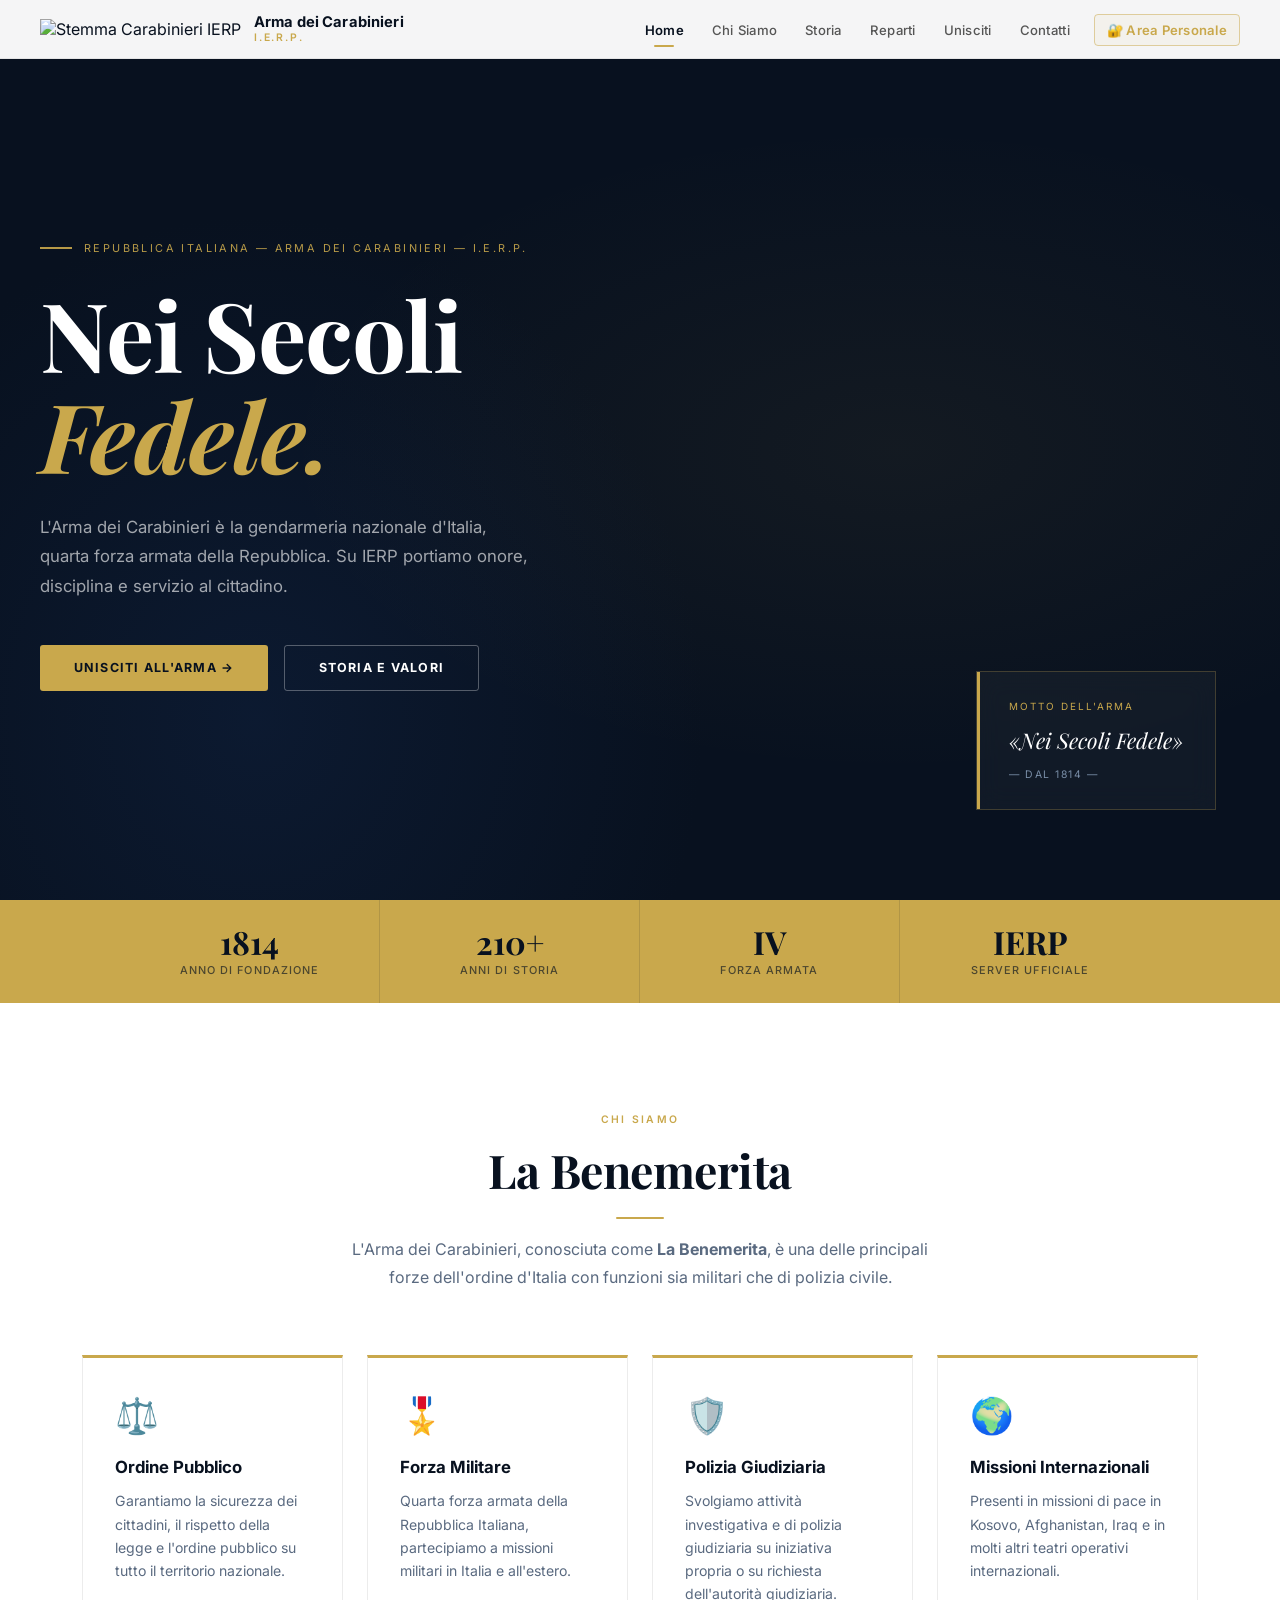
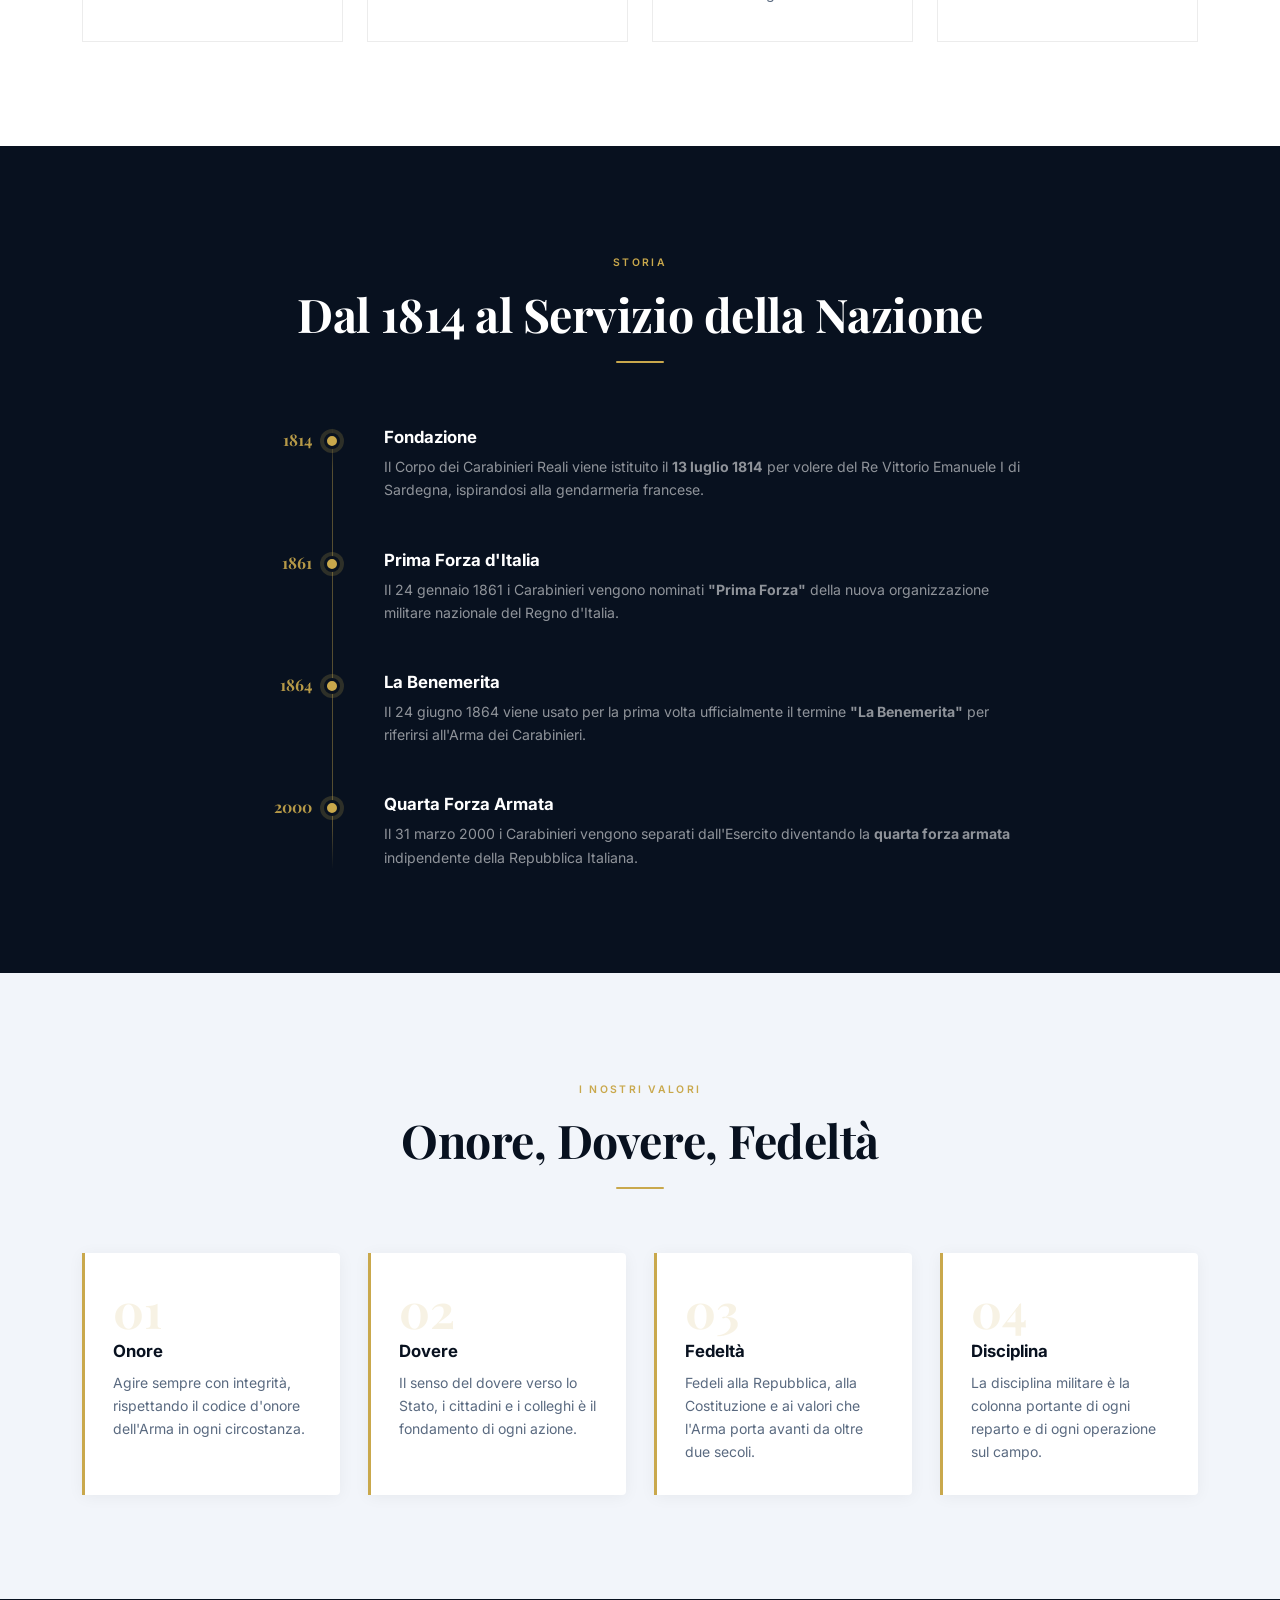
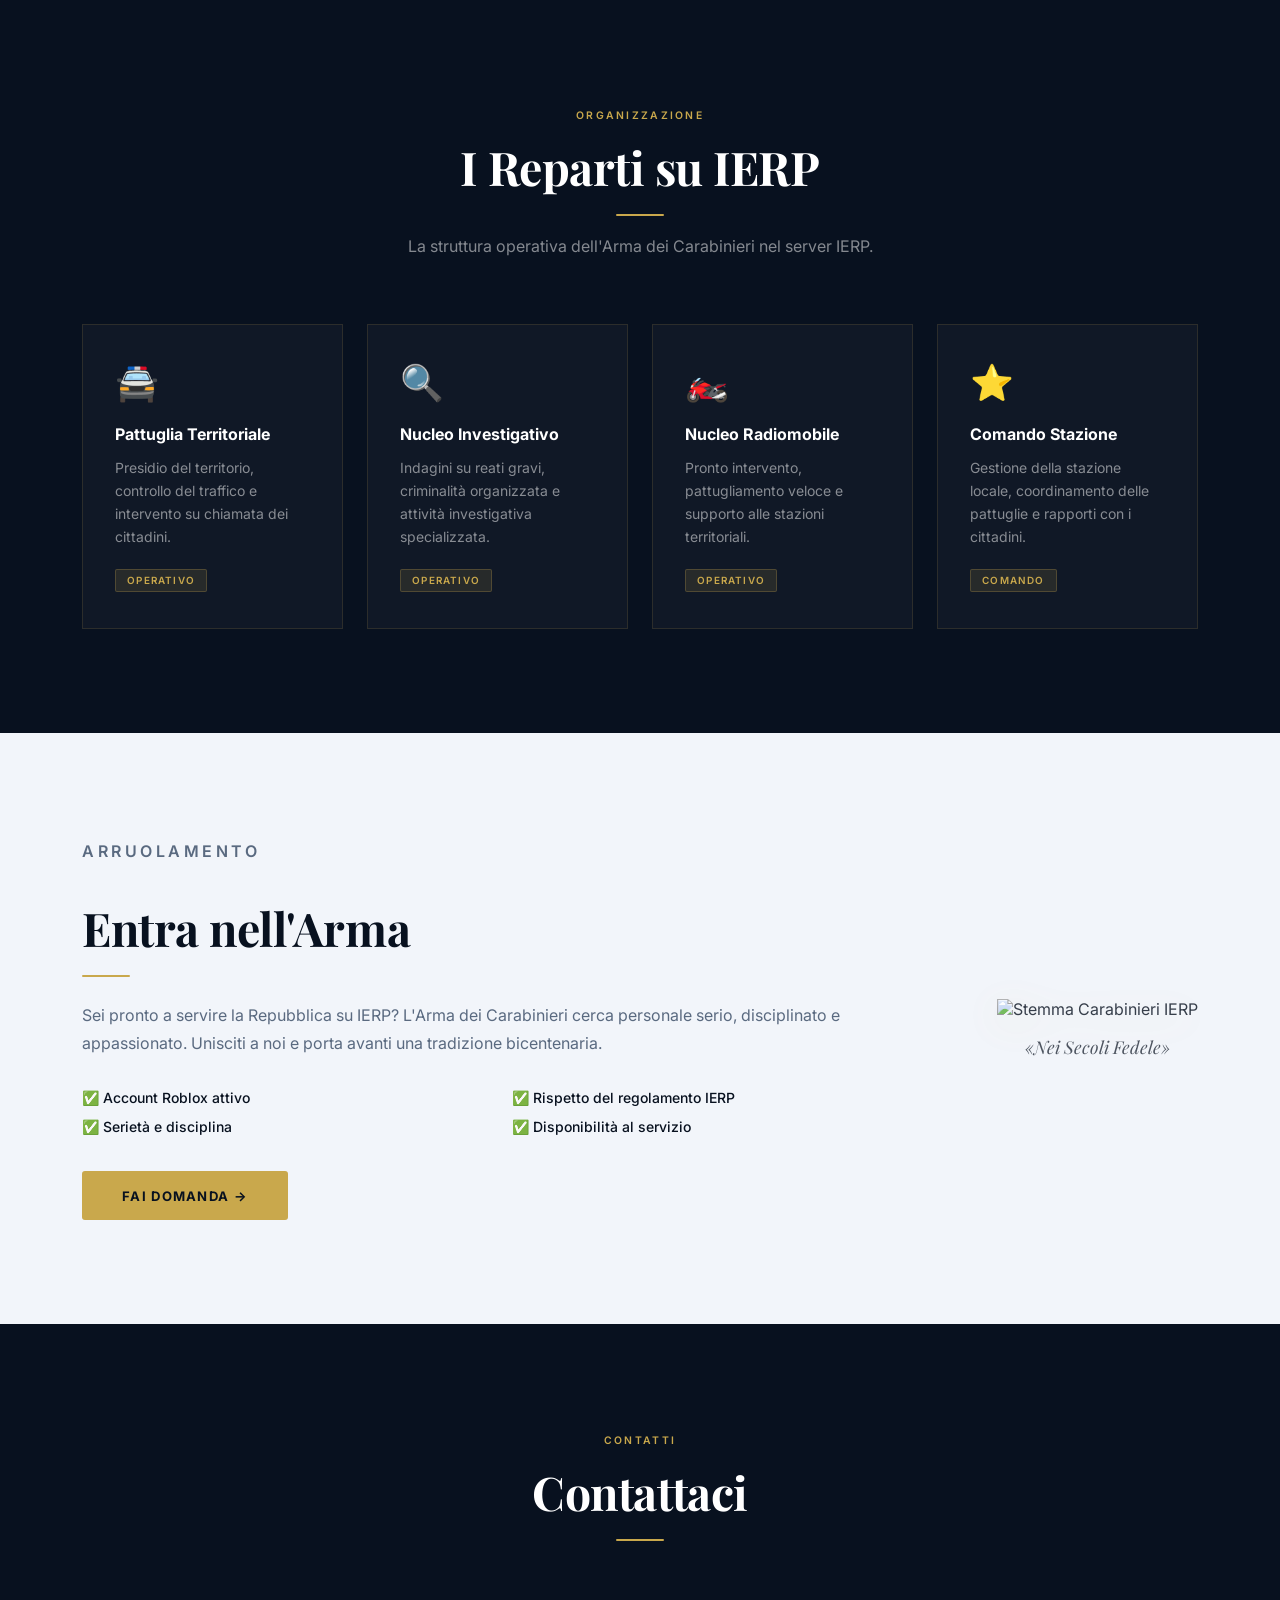
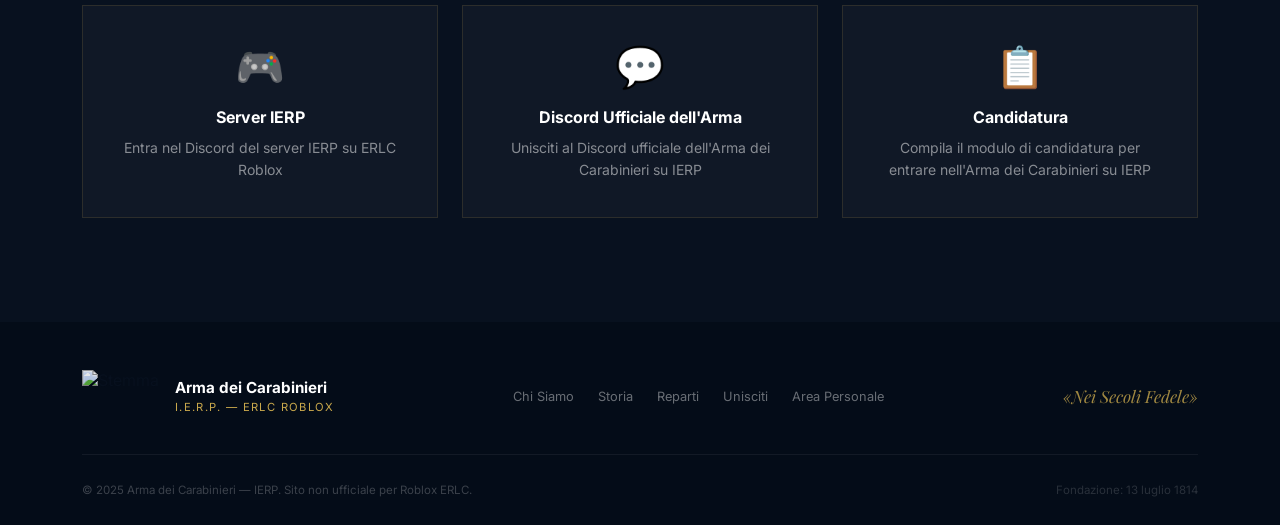
==== index.html @ 979596d4 "Add files via upload" ====
<!DOCTYPE html>
<html lang="it">
<head>
  <meta charset="UTF-8" />
  <meta name="viewport" content="width=device-width, initial-scale=1.0" />
  <title>Arma dei Carabinieri — IERP</title>
  <meta name="description" content="Arma dei Carabinieri su IERP — Server ERLC Roblox. Nei Secoli Fedele." />
  <link href="https://fonts.googleapis.com/css2?family=Playfair+Display:ital,wght@0,700;1,700&family=Inter:wght@300;400;500;600;700&display=swap" rel="stylesheet" />
  <link rel="stylesheet" href="style.css" />
</head>
<body>

  <!-- NAVBAR -->
  <nav class="navbar" id="navbar">
    <div class="nav-brand">
      <div class="nav-logo">
        <img src="https://res.cloudinary.com/dajjun43n/image/upload/v1776556698/occofjisvhzbzgfdn6qc.webp" alt="Stemma Carabinieri IERP" />
      </div>
      <div class="nav-title">
        <span class="nav-name">Arma dei Carabinieri</span>
        <span class="nav-sub">I.E.R.P.</span>
      </div>
    </div>
    <ul class="nav-links" id="navLinks">
      <li><a href="#home" class="active">Home</a></li>
      <li><a href="#chi-siamo">Chi Siamo</a></li>
      <li><a href="#storia">Storia</a></li>
      <li><a href="#reparti">Reparti</a></li>
      <li><a href="#unisciti">Unisciti</a></li>
      <li><a href="#contatti">Contatti</a></li>
      <li><a href="admin.html" class="nav-area-personale">🔐 Area Personale</a></li>
    </ul>
    <div class="nav-toggle" id="navToggle">
      <span></span><span></span><span></span>
    </div>
  </nav>

  <!-- HERO -->
  <section class="hero" id="home">
    <img class="hero-bg-logo"
      src="https://res.cloudinary.com/dajjun43n/image/upload/v1776556698/occofjisvhzbzgfdn6qc.webp"
      alt="" aria-hidden="true" />
    <div class="hero-overlay"></div>
    <div class="hero-content">
      <p class="hero-label">Repubblica Italiana — Arma dei Carabinieri — I.E.R.P.</p>
      <h1 class="hero-title">
        Nei Secoli
        <em>Fedele.</em>
      </h1>
      <p class="hero-desc">
        L'Arma dei Carabinieri è la gendarmeria nazionale d'Italia, quarta forza armata della Repubblica.
        Su IERP portiamo onore, disciplina e servizio al cittadino.
      </p>
      <div class="hero-buttons">
        <a href="#unisciti" class="btn btn-primary">Unisciti all'Arma →</a>
        <a href="#storia" class="btn btn-outline">Storia e Valori</a>
      </div>
    </div>
    <div class="hero-motto-card">
      <p class="card-label">Motto dell'Arma</p>
      <p class="card-motto">«Nei Secoli Fedele»</p>
      <p class="card-sub">— Dal 1814 —</p>
    </div>
  </section>

  <!-- STATS BAR -->
  <div class="stats-bar">
    <div class="stat">
      <span class="stat-num">1814</span>
      <span class="stat-label">Anno di Fondazione</span>
    </div>
    <div class="stat">
      <span class="stat-num">210+</span>
      <span class="stat-label">Anni di Storia</span>
    </div>
    <div class="stat">
      <span class="stat-num">IV</span>
      <span class="stat-label">Forza Armata</span>
    </div>
    <div class="stat">
      <span class="stat-num">IERP</span>
      <span class="stat-label">Server Ufficiale</span>
    </div>
  </div>

  <!-- CHI SIAMO -->
  <section class="section" id="chi-siamo">
    <div class="container">
      <div class="section-header">
        <p class="section-tag">Chi Siamo</p>
        <h2>La Benemerita</h2>
        <div class="section-divider"></div>
        <p class="section-desc" style="margin-top:1rem;">
          L'Arma dei Carabinieri, conosciuta come <strong>La Benemerita</strong>, è una delle principali
          forze dell'ordine d'Italia con funzioni sia militari che di polizia civile.
        </p>
      </div>
      <div class="cards-grid">
        <div class="card fade-up">
          <span class="card-icon">⚖️</span>
          <h3>Ordine Pubblico</h3>
          <p>Garantiamo la sicurezza dei cittadini, il rispetto della legge e l'ordine pubblico su tutto il territorio nazionale.</p>
        </div>
        <div class="card fade-up">
          <span class="card-icon">🎖️</span>
          <h3>Forza Militare</h3>
          <p>Quarta forza armata della Repubblica Italiana, partecipiamo a missioni militari in Italia e all'estero.</p>
        </div>
        <div class="card fade-up">
          <span class="card-icon">🛡️</span>
          <h3>Polizia Giudiziaria</h3>
          <p>Svolgiamo attività investigativa e di polizia giudiziaria su iniziativa propria o su richiesta dell'autorità giudiziaria.</p>
        </div>
        <div class="card fade-up">
          <span class="card-icon">🌍</span>
          <h3>Missioni Internazionali</h3>
          <p>Presenti in missioni di pace in Kosovo, Afghanistan, Iraq e in molti altri teatri operativi internazionali.</p>
        </div>
      </div>
    </div>
  </section>

  <!-- STORIA E VALORI -->
  <section class="section section-dark" id="storia">
    <div class="container">
      <div class="section-header light">
        <p class="section-tag">Storia</p>
        <h2>Dal 1814 al Servizio della Nazione</h2>
        <div class="section-divider"></div>
      </div>
      <div class="timeline">
        <div class="timeline-item fade-up">
          <div class="timeline-year">1814</div>
          <div class="timeline-content">
            <h3>Fondazione</h3>
            <p>Il Corpo dei Carabinieri Reali viene istituito il <strong>13 luglio 1814</strong> per volere del Re Vittorio Emanuele I di Sardegna, ispirandosi alla gendarmeria francese.</p>
          </div>
        </div>
        <div class="timeline-item fade-up">
          <div class="timeline-year">1861</div>
          <div class="timeline-content">
            <h3>Prima Forza d'Italia</h3>
            <p>Il 24 gennaio 1861 i Carabinieri vengono nominati <strong>"Prima Forza"</strong> della nuova organizzazione militare nazionale del Regno d'Italia.</p>
          </div>
        </div>
        <div class="timeline-item fade-up">
          <div class="timeline-year">1864</div>
          <div class="timeline-content">
            <h3>La Benemerita</h3>
            <p>Il 24 giugno 1864 viene usato per la prima volta ufficialmente il termine <strong>"La Benemerita"</strong> per riferirsi all'Arma dei Carabinieri.</p>
          </div>
        </div>
        <div class="timeline-item fade-up">
          <div class="timeline-year">2000</div>
          <div class="timeline-content">
            <h3>Quarta Forza Armata</h3>
            <p>Il 31 marzo 2000 i Carabinieri vengono separati dall'Esercito diventando la <strong>quarta forza armata</strong> indipendente della Repubblica Italiana.</p>
          </div>
        </div>
      </div>
    </div>
  </section>

  <!-- VALORI -->
  <section class="section section-alt" id="valori">
    <div class="container">
      <div class="section-header">
        <p class="section-tag">I Nostri Valori</p>
        <h2>Onore, Dovere, Fedeltà</h2>
        <div class="section-divider"></div>
      </div>
      <div class="values-grid">
        <div class="value-item fade-up">
          <div class="value-num">01</div>
          <h3>Onore</h3>
          <p>Agire sempre con integrità, rispettando il codice d'onore dell'Arma in ogni circostanza.</p>
        </div>
        <div class="value-item fade-up">
          <div class="value-num">02</div>
          <h3>Dovere</h3>
          <p>Il senso del dovere verso lo Stato, i cittadini e i colleghi è il fondamento di ogni azione.</p>
        </div>
        <div class="value-item fade-up">
          <div class="value-num">03</div>
          <h3>Fedeltà</h3>
          <p>Fedeli alla Repubblica, alla Costituzione e ai valori che l'Arma porta avanti da oltre due secoli.</p>
        </div>
        <div class="value-item fade-up">
          <div class="value-num">04</div>
          <h3>Disciplina</h3>
          <p>La disciplina militare è la colonna portante di ogni reparto e di ogni operazione sul campo.</p>
        </div>
      </div>
    </div>
  </section>

  <!-- REPARTI -->
  <section class="section section-dark" id="reparti">
    <div class="container">
      <div class="section-header light">
        <p class="section-tag">Organizzazione</p>
        <h2>I Reparti su IERP</h2>
        <div class="section-divider"></div>
        <p class="section-desc" style="margin-top:1rem;">La struttura operativa dell'Arma dei Carabinieri nel server IERP.</p>
      </div>
      <div class="reparti-grid">
        <div class="reparto-card fade-up">
          <span class="reparto-icon">🚔</span>
          <h3>Pattuglia Territoriale</h3>
          <p>Presidio del territorio, controllo del traffico e intervento su chiamata dei cittadini.</p>
          <span class="reparto-badge">Operativo</span>
        </div>
        <div class="reparto-card fade-up">
          <span class="reparto-icon">🔍</span>
          <h3>Nucleo Investigativo</h3>
          <p>Indagini su reati gravi, criminalità organizzata e attività investigativa specializzata.</p>
          <span class="reparto-badge">Operativo</span>
        </div>
        <div class="reparto-card fade-up">
          <span class="reparto-icon">🏍️</span>
          <h3>Nucleo Radiomobile</h3>
          <p>Pronto intervento, pattugliamento veloce e supporto alle stazioni territoriali.</p>
          <span class="reparto-badge">Operativo</span>
        </div>
        <div class="reparto-card fade-up">
          <span class="reparto-icon">⭐</span>
          <h3>Comando Stazione</h3>
          <p>Gestione della stazione locale, coordinamento delle pattuglie e rapporti con i cittadini.</p>
          <span class="reparto-badge">Comando</span>
        </div>
      </div>
    </div>
  </section>

  <!-- UNISCITI -->
  <section class="section join-section" id="unisciti">
    <div class="container">
      <div class="join-content">
        <p class="section-tag">Arruolamento</p>
        <h2>Entra nell'Arma</h2>
        <div class="section-divider" style="margin:0.75rem 0 1.5rem;"></div>
        <p>Sei pronto a servire la Repubblica su IERP? L'Arma dei Carabinieri cerca personale serio,
          disciplinato e appassionato. Unisciti a noi e porta avanti una tradizione bicentenaria.</p>
        <div class="join-requirements">
          <div class="req">✅ Account Roblox attivo</div>
          <div class="req">✅ Rispetto del regolamento IERP</div>
          <div class="req">✅ Serietà e disciplina</div>
          <div class="req">✅ Disponibilità al servizio</div>
        </div>
        <a href="https://ierp-fdo.lovable.app" target="_blank" rel="noopener" class="btn btn-primary btn-large">
          Fai Domanda →
        </a>
      </div>
      <div class="join-badge">
        <img src="https://res.cloudinary.com/dajjun43n/image/upload/v1776556698/occofjisvhzbzgfdn6qc.webp" alt="Stemma Carabinieri IERP" />
        <p>«Nei Secoli Fedele»</p>
      </div>
    </div>
  </section>

  <!-- CONTATTI -->
  <section class="section section-dark" id="contatti">
    <div class="container">
      <div class="section-header light">
        <p class="section-tag">Contatti</p>
        <h2>Contattaci</h2>
        <div class="section-divider"></div>
      </div>
      <div class="contact-grid">
        <a class="contact-card contact-card-link fade-up" href="https://discord.gg/dq8QM5peT7" target="_blank" rel="noopener">
          <span class="contact-icon">🎮</span>
          <h3>Server IERP</h3>
          <p>Entra nel Discord del server IERP su ERLC Roblox</p>
        </a>
        <a class="contact-card contact-card-link fade-up" href="https://discord.gg/E2d7zjSbQG" target="_blank" rel="noopener">
          <span class="contact-icon">💬</span>
          <h3>Discord Ufficiale dell'Arma</h3>
          <p>Unisciti al Discord ufficiale dell'Arma dei Carabinieri su IERP</p>
        </a>
        <a class="contact-card contact-card-link fade-up" href="https://ierp-fdo.lovable.app" target="_blank" rel="noopener">
          <span class="contact-icon">📋</span>
          <h3>Candidatura</h3>
          <p>Compila il modulo di candidatura per entrare nell'Arma dei Carabinieri su IERP</p>
        </a>
      </div>
    </div>
  </section>

  <!-- FOOTER -->
  <footer class="footer">
    <div class="container">
      <div class="footer-top">
        <div class="footer-brand">
          <img src="https://res.cloudinary.com/dajjun43n/image/upload/v1776556698/occofjisvhzbzgfdn6qc.webp" alt="Stemma" />
          <div>
            <p class="footer-name">Arma dei Carabinieri</p>
            <p class="footer-server">I.E.R.P. — ERLC Roblox</p>
          </div>
        </div>
        <nav class="footer-links">
          <a href="#chi-siamo">Chi Siamo</a>
          <a href="#storia">Storia</a>
          <a href="#reparti">Reparti</a>
          <a href="#unisciti">Unisciti</a>
          <a href="admin.html">Area Personale</a>
        </nav>
        <div class="footer-motto">«Nei Secoli Fedele»</div>
      </div>
      <div class="footer-bottom">
        <p>© 2025 Arma dei Carabinieri — IERP. Sito non ufficiale per Roblox ERLC.</p>
        <p style="color:rgba(255,255,255,0.15);">Fondazione: 13 luglio 1814</p>
      </div>
    </div>
  </footer>

  <script src="script.js"></script>
</body>
</html>
---- style.css ----
/* ===== RESET & BASE ===== */
*, *::before, *::after { box-sizing: border-box; margin: 0; padding: 0; }

:root {
  --navy:       #08111f;
  --navy-mid:   #0d1c35;
  --navy-light: #162848;
  --gold:       #c9a84c;
  --gold-light: #e2c06a;
  --gold-dim:   rgba(201,168,76,0.15);
  --white:      #ffffff;
  --gray:       #7a8fa8;
  --light-bg:   #f2f5fa;
  --text-muted: #5a6a80;
}

html { scroll-behavior: smooth; }

body {
  font-family: 'Inter', sans-serif;
  background: var(--white);
  color: var(--navy);
  overflow-x: hidden;
  -webkit-font-smoothing: antialiased;
}

.container {
  max-width: 1180px;
  margin: 0 auto;
  padding: 0 2rem;
}

/* ===== NAVBAR ===== */
.navbar {
  position: fixed;
  top: 0; left: 0; right: 0;
  z-index: 1000;
  display: flex;
  align-items: center;
  justify-content: space-between;
  padding: 0.85rem 2.5rem;
  background: rgba(255,255,255,0.96);
  backdrop-filter: blur(16px);
  -webkit-backdrop-filter: blur(16px);
  border-bottom: 1px solid rgba(0,0,0,0.07);
  transition: box-shadow 0.3s, padding 0.3s;
}

.navbar.scrolled {
  box-shadow: 0 4px 30px rgba(0,0,0,0.1);
  padding: 0.65rem 2.5rem;
}

.nav-brand {
  display: flex;
  align-items: center;
  gap: 0.8rem;
  text-decoration: none;
}

.nav-logo img {
  height: 44px;
  width: auto;
  transition: transform 0.3s;
}

.nav-logo img:hover { transform: scale(1.05); }

.nav-title { display: flex; flex-direction: column; }

.nav-name {
  font-size: 0.92rem;
  font-weight: 700;
  color: var(--navy);
  letter-spacing: 0.01em;
  line-height: 1.2;
}

.nav-sub {
  font-size: 0.65rem;
  color: var(--gold);
  letter-spacing: 0.18em;
  font-weight: 600;
  text-transform: uppercase;
}

.nav-links {
  display: flex;
  list-style: none;
  align-items: center;
  gap: 0.25rem;
}

.nav-links a {
  text-decoration: none;
  font-size: 0.82rem;
  font-weight: 500;
  color: #555;
  letter-spacing: 0.02em;
  padding: 0.45rem 0.75rem;
  border-radius: 4px;
  transition: color 0.2s, background 0.2s;
  position: relative;
}

.nav-links a:hover { color: var(--navy); background: rgba(0,0,0,0.04); }
.nav-links a.active { color: var(--navy); font-weight: 600; }

.nav-links a.active::after {
  content: '';
  position: absolute;
  bottom: -2px; left: 50%;
  transform: translateX(-50%);
  width: 20px; height: 2px;
  background: var(--gold);
  border-radius: 2px;
}

/* Area Personale */
.nav-area-personale {
  color: var(--gold) !important;
  border: 1px solid rgba(201,168,76,0.5) !important;
  background: rgba(201,168,76,0.06) !important;
  font-weight: 600 !important;
  margin-left: 0.5rem;
}

.nav-area-personale:hover {
  background: rgba(201,168,76,0.14) !important;
  border-color: var(--gold) !important;
  color: var(--gold) !important;
}

.nav-area-personale::after { display: none !important; }

.nav-toggle {
  display: none;
  flex-direction: column;
  gap: 5px;
  cursor: pointer;
  padding: 4px;
}

.nav-toggle span {
  display: block;
  width: 22px; height: 2px;
  background: var(--navy);
  border-radius: 2px;
  transition: 0.3s;
}

/* ===== HERO ===== */
.hero {
  position: relative;
  min-height: 100vh;
  display: flex;
  align-items: center;
  background: var(--navy);
  overflow: hidden;
  padding: 6rem 2.5rem 4rem;
}

/* Animated gradient background */
.hero::after {
  content: '';
  position: absolute;
  inset: 0;
  background:
    radial-gradient(ellipse 80% 60% at 70% 50%, rgba(201,168,76,0.06) 0%, transparent 60%),
    radial-gradient(ellipse 50% 80% at 20% 80%, rgba(13,28,53,0.8) 0%, transparent 70%);
  pointer-events: none;
}

.hero-bg-logo {
  position: absolute;
  right: -4%;
  top: 50%;
  transform: translateY(-50%);
  width: 55%;
  max-width: 700px;
  opacity: 0.055;
  pointer-events: none;
  filter: grayscale(1);
}

.hero-overlay {
  position: absolute;
  inset: 0;
  background: linear-gradient(100deg, rgba(8,17,31,0.98) 38%, rgba(8,17,31,0.55) 65%, rgba(8,17,31,0.15) 100%);
}

.hero-content {
  position: relative;
  z-index: 2;
  max-width: 620px;
}

.hero-label {
  font-size: 0.68rem;
  letter-spacing: 0.22em;
  color: var(--gold);
  text-transform: uppercase;
  margin-bottom: 1.75rem;
  display: flex;
  align-items: center;
  gap: 0.75rem;
  opacity: 0.9;
}

.hero-label::before {
  content: '';
  display: inline-block;
  width: 32px; height: 1.5px;
  background: var(--gold);
  flex-shrink: 0;
}

.hero-title {
  font-family: 'Playfair Display', serif;
  font-size: clamp(3.2rem, 7.5vw, 6rem);
  font-weight: 700;
  color: var(--white);
  line-height: 1.05;
  margin-bottom: 1.75rem;
  letter-spacing: -0.01em;
}

.hero-title em {
  color: var(--gold);
  font-style: italic;
  display: block;
}

.hero-desc {
  font-size: 1.05rem;
  color: rgba(255,255,255,0.62);
  line-height: 1.75;
  margin-bottom: 2.75rem;
  max-width: 500px;
}

.hero-buttons {
  display: flex;
  gap: 1rem;
  flex-wrap: wrap;
}

/* ===== BUTTONS ===== */
.btn {
  display: inline-flex;
  align-items: center;
  gap: 0.5rem;
  padding: 0.9rem 2.1rem;
  font-size: 0.78rem;
  font-weight: 700;
  letter-spacing: 0.1em;
  text-transform: uppercase;
  text-decoration: none;
  border-radius: 3px;
  transition: all 0.3s;
  cursor: pointer;
  border: none;
  font-family: 'Inter', sans-serif;
}

.btn-primary {
  background: var(--gold);
  color: var(--navy);
}

.btn-primary:hover {
  background: var(--gold-light);
  transform: translateY(-2px);
  box-shadow: 0 10px 30px rgba(201,168,76,0.35);
}

.btn-outline {
  background: transparent;
  color: var(--white);
  border: 1px solid rgba(255,255,255,0.3);
}

.btn-outline:hover {
  border-color: var(--gold);
  color: var(--gold);
  background: rgba(201,168,76,0.06);
}

.btn-large { padding: 1.05rem 2.5rem; font-size: 0.82rem; }

/* Hero motto card */
.hero-motto-card {
  position: absolute;
  right: 5%;
  bottom: 10%;
  z-index: 2;
  background: rgba(255,255,255,0.04);
  border: 1px solid rgba(201,168,76,0.25);
  backdrop-filter: blur(12px);
  padding: 1.75rem 2rem;
  max-width: 270px;
}

.hero-motto-card::before {
  content: '';
  position: absolute;
  top: 0; left: 0;
  width: 3px; height: 100%;
  background: var(--gold);
}

.card-label {
  font-size: 0.62rem;
  letter-spacing: 0.2em;
  color: var(--gold);
  text-transform: uppercase;
  margin-bottom: 0.8rem;
}

.card-motto {
  font-family: 'Playfair Display', serif;
  font-size: 1.35rem;
  font-style: italic;
  color: var(--white);
  line-height: 1.4;
  margin-bottom: 0.8rem;
}

.card-sub {
  font-size: 0.65rem;
  letter-spacing: 0.15em;
  color: var(--gray);
  text-transform: uppercase;
}

/* ===== STATS BAR ===== */
.stats-bar {
  background: var(--gold);
  display: flex;
  justify-content: center;
}

.stat {
  flex: 1;
  max-width: 260px;
  display: flex;
  flex-direction: column;
  align-items: center;
  padding: 1.6rem 1rem;
  border-right: 1px solid rgba(8,17,31,0.12);
  transition: background 0.2s;
}

.stat:last-child { border-right: none; }
.stat:hover { background: rgba(8,17,31,0.06); }

.stat-num {
  font-family: 'Playfair Display', serif;
  font-size: 2rem;
  font-weight: 700;
  color: var(--navy);
  line-height: 1;
}

.stat-label {
  font-size: 0.68rem;
  letter-spacing: 0.1em;
  text-transform: uppercase;
  color: rgba(8,17,31,0.65);
  margin-top: 0.35rem;
  font-weight: 500;
}

/* ===== SECTIONS ===== */
.section { padding: 6.5rem 0; }
.section-dark { background: var(--navy); }
.section-alt  { background: var(--light-bg); }

.section-header {
  text-align: center;
  margin-bottom: 4rem;
}

.section-header.light h2 { color: var(--white); }
.section-header.light .section-desc { color: rgba(255,255,255,0.5); }

.section-tag {
  display: inline-block;
  font-size: 0.65rem;
  letter-spacing: 0.22em;
  text-transform: uppercase;
  color: var(--gold);
  margin-bottom: 0.85rem;
  font-weight: 600;
}

.section-header h2 {
  font-family: 'Playfair Display', serif;
  font-size: clamp(1.9rem, 4vw, 2.9rem);
  font-weight: 700;
  color: var(--navy);
  margin-bottom: 1rem;
  letter-spacing: -0.01em;
}

.section-desc {
  font-size: 1rem;
  color: var(--text-muted);
  max-width: 580px;
  margin: 0 auto;
  line-height: 1.75;
}

/* Divider */
.section-divider {
  width: 48px; height: 2px;
  background: var(--gold);
  margin: 1rem auto 0;
  border-radius: 2px;
}

/* ===== CHI SIAMO CARDS ===== */
.cards-grid {
  display: grid;
  grid-template-columns: repeat(auto-fit, minmax(250px, 1fr));
  gap: 1.5rem;
}

.card {
  background: var(--white);
  padding: 2.25rem 2rem;
  border: 1px solid rgba(0,0,0,0.07);
  border-top: 3px solid var(--gold);
  transition: transform 0.3s, box-shadow 0.3s;
  position: relative;
  overflow: hidden;
}

.card::after {
  content: '';
  position: absolute;
  bottom: 0; left: 0; right: 0;
  height: 0;
  background: linear-gradient(to top, rgba(201,168,76,0.04), transparent);
  transition: height 0.3s;
}

.card:hover { transform: translateY(-6px); box-shadow: 0 20px 50px rgba(0,0,0,0.1); }
.card:hover::after { height: 100%; }

.card-icon {
  font-size: 2.2rem;
  margin-bottom: 1.25rem;
  display: block;
}

.card h3 {
  font-size: 1.05rem;
  font-weight: 700;
  color: var(--navy);
  margin-bottom: 0.75rem;
}

.card p {
  font-size: 0.88rem;
  color: var(--text-muted);
  line-height: 1.65;
}

/* ===== TIMELINE ===== */
.timeline {
  position: relative;
  max-width: 780px;
  margin: 0 auto;
}

.timeline::before {
  content: '';
  position: absolute;
  left: 82px;
  top: 0; bottom: 0;
  width: 1px;
  background: linear-gradient(to bottom, transparent, rgba(201,168,76,0.4) 10%, rgba(201,168,76,0.4) 90%, transparent);
}

.timeline-item {
  display: flex;
  gap: 2.5rem;
  margin-bottom: 3rem;
  position: relative;
}

.timeline-item:last-child { margin-bottom: 0; }

.timeline-item::before {
  content: '';
  position: absolute;
  left: 74px;
  top: 6px;
  width: 16px; height: 16px;
  border-radius: 50%;
  background: var(--gold);
  border: 3px solid var(--navy);
  box-shadow: 0 0 0 4px rgba(201,168,76,0.2);
  z-index: 1;
}

.timeline-year {
  min-width: 62px;
  font-family: 'Playfair Display', serif;
  font-size: 1rem;
  font-weight: 700;
  color: var(--gold);
  padding-top: 2px;
  text-align: right;
  opacity: 0.9;
}

.timeline-content { padding-left: 2rem; }

.timeline-content h3 {
  font-size: 1.05rem;
  font-weight: 700;
  color: var(--white);
  margin-bottom: 0.5rem;
}

.timeline-content p {
  font-size: 0.88rem;
  color: rgba(255,255,255,0.55);
  line-height: 1.65;
}

/* ===== VALUES ===== */
.values-grid {
  display: grid;
  grid-template-columns: repeat(auto-fit, minmax(230px, 1fr));
  gap: 1.75rem;
}

.value-item {
  padding: 2rem 1.75rem;
  border-left: 3px solid var(--gold);
  background: var(--white);
  border-radius: 0 4px 4px 0;
  box-shadow: 0 2px 16px rgba(0,0,0,0.05);
  transition: transform 0.3s, box-shadow 0.3s;
}

.value-item:hover {
  transform: translateX(4px);
  box-shadow: 0 8px 30px rgba(0,0,0,0.1);
}

.value-num {
  font-family: 'Playfair Display', serif;
  font-size: 3rem;
  font-weight: 700;
  color: rgba(201,168,76,0.15);
  line-height: 1;
  margin-bottom: 0.5rem;
}

.value-item h3 {
  font-size: 1.05rem;
  font-weight: 700;
  color: var(--navy);
  margin-bottom: 0.6rem;
}

.value-item p {
  font-size: 0.875rem;
  color: var(--text-muted);
  line-height: 1.65;
}

/* ===== REPARTI ===== */
.reparti-grid {
  display: grid;
  grid-template-columns: repeat(auto-fit, minmax(250px, 1fr));
  gap: 1.5rem;
}

.reparto-card {
  background: rgba(255,255,255,0.03);
  border: 1px solid rgba(201,168,76,0.15);
  padding: 2.25rem 2rem;
  transition: border-color 0.3s, background 0.3s, transform 0.3s;
  position: relative;
  overflow: hidden;
}

.reparto-card::before {
  content: '';
  position: absolute;
  top: 0; left: 0;
  width: 0; height: 2px;
  background: var(--gold);
  transition: width 0.4s;
}

.reparto-card:hover {
  border-color: rgba(201,168,76,0.4);
  background: rgba(201,168,76,0.04);
  transform: translateY(-4px);
}

.reparto-card:hover::before { width: 100%; }

.reparto-icon {
  font-size: 2.2rem;
  margin-bottom: 1.25rem;
  display: block;
}

.reparto-card h3 {
  font-size: 1rem;
  font-weight: 700;
  color: var(--white);
  margin-bottom: 0.75rem;
}

.reparto-card p {
  font-size: 0.875rem;
  color: rgba(255,255,255,0.5);
  line-height: 1.65;
  margin-bottom: 1.25rem;
}

.reparto-badge {
  display: inline-block;
  font-size: 0.62rem;
  letter-spacing: 0.12em;
  text-transform: uppercase;
  padding: 0.28rem 0.7rem;
  background: rgba(201,168,76,0.12);
  color: var(--gold);
  border: 1px solid rgba(201,168,76,0.25);
  border-radius: 2px;
  font-weight: 600;
}

/* ===== JOIN ===== */
.join-section { background: var(--light-bg); }

.join-section .container {
  display: flex;
  align-items: center;
  gap: 5rem;
}

.join-content { flex: 1; }

.join-content h2 {
  font-family: 'Playfair Display', serif;
  font-size: clamp(1.9rem, 4vw, 2.9rem);
  color: var(--navy);
  margin-bottom: 1rem;
  letter-spacing: -0.01em;
}

.join-content > p {
  font-size: 1rem;
  color: var(--text-muted);
  line-height: 1.75;
  margin-bottom: 2rem;
}

.join-requirements {
  display: grid;
  grid-template-columns: 1fr 1fr;
  gap: 0.75rem 1.5rem;
  margin-bottom: 2.25rem;
}

.req {
  font-size: 0.875rem;
  color: var(--navy);
  font-weight: 500;
  display: flex;
  align-items: center;
  gap: 0.4rem;
}

.join-badge {
  flex-shrink: 0;
  text-align: center;
}

.join-badge img {
  width: 170px;
  opacity: 0.8;
  margin-bottom: 1rem;
  filter: drop-shadow(0 8px 24px rgba(201,168,76,0.2));
  transition: transform 0.4s, opacity 0.4s;
}

.join-badge img:hover { transform: scale(1.04); opacity: 1; }

.join-badge p {
  font-family: 'Playfair Display', serif;
  font-style: italic;
  font-size: 1.1rem;
  color: var(--navy);
  opacity: 0.7;
}

/* ===== CONTACT ===== */
.contact-grid {
  display: grid;
  grid-template-columns: repeat(auto-fit, minmax(230px, 1fr));
  gap: 1.5rem;
}

a.contact-card-link {
  text-decoration: none;
  display: block;
}

.contact-card {
  background: rgba(255,255,255,0.03);
  border: 1px solid rgba(201,168,76,0.15);
  padding: 2.25rem 2rem;
  text-align: center;
  transition: border-color 0.3s, background 0.3s, transform 0.3s;
}

.contact-card:hover {
  border-color: var(--gold);
  background: rgba(201,168,76,0.06);
  transform: translateY(-4px);
}

.contact-icon {
  font-size: 2.5rem;
  margin-bottom: 1rem;
  display: block;
}

.contact-card h3 {
  font-size: 1rem;
  font-weight: 700;
  color: var(--white);
  margin-bottom: 0.6rem;
}

.contact-card p {
  font-size: 0.875rem;
  color: rgba(255,255,255,0.5);
  line-height: 1.6;
}

/* ===== FOOTER ===== */
.footer {
  background: #040c18;
  padding: 3rem 0 1.75rem;
}

.footer-top {
  display: flex;
  align-items: center;
  justify-content: space-between;
  padding-bottom: 2rem;
  border-bottom: 1px solid rgba(255,255,255,0.06);
  margin-bottom: 1.75rem;
}

.footer-brand {
  display: flex;
  align-items: center;
  gap: 1rem;
}

.footer-brand img { height: 52px; opacity: 0.9; }

.footer-name {
  font-size: 0.95rem;
  font-weight: 700;
  color: var(--white);
  margin-bottom: 0.2rem;
}

.footer-server {
  font-size: 0.7rem;
  color: var(--gold);
  letter-spacing: 0.12em;
  text-transform: uppercase;
}

.footer-links {
  display: flex;
  gap: 1.5rem;
}

.footer-links a {
  font-size: 0.8rem;
  color: rgba(255,255,255,0.4);
  text-decoration: none;
  transition: color 0.2s;
}

.footer-links a:hover { color: var(--gold); }

.footer-motto {
  font-family: 'Playfair Display', serif;
  font-style: italic;
  font-size: 1.05rem;
  color: var(--gold);
  opacity: 0.8;
}

.footer-bottom {
  display: flex;
  align-items: center;
  justify-content: space-between;
}

.footer-bottom p {
  font-size: 0.72rem;
  color: rgba(255,255,255,0.22);
}

/* ===== SCROLL ANIMATIONS ===== */
.fade-up {
  opacity: 0;
  transform: translateY(24px);
  transition: opacity 0.6s ease, transform 0.6s ease;
}

.fade-up.visible {
  opacity: 1;
  transform: translateY(0);
}

/* ===== RESPONSIVE ===== */
@media (max-width: 1024px) {
  .hero-motto-card { display: none; }
}

@media (max-width: 900px) {
  .join-section .container { flex-direction: column; gap: 3rem; }
  .join-badge { display: none; }
}

@media (max-width: 768px) {
  .nav-links { display: none; }
  .nav-toggle { display: flex; }

  .nav-links.open {
    display: flex;
    flex-direction: column;
    position: absolute;
    top: 100%; left: 0; right: 0;
    background: rgba(255,255,255,0.98);
    backdrop-filter: blur(16px);
    padding: 1.25rem 1.5rem;
    gap: 0.25rem;
    box-shadow: 0 12px 40px rgba(0,0,0,0.12);
    border-top: 1px solid rgba(0,0,0,0.06);
  }

  .nav-links.open li { width: 100%; }
  .nav-links.open a { display: block; padding: 0.65rem 0.75rem; }

  .stats-bar { flex-wrap: wrap; }
  .stat { min-width: 50%; border-right: none; border-bottom: 1px solid rgba(8,17,31,0.1); }

  .timeline::before { left: 62px; }
  .timeline-item::before { left: 54px; }
  .timeline-year { min-width: 44px; font-size: 0.85rem; }

  .footer-top { flex-direction: column; gap: 1.5rem; text-align: center; }
  .footer-brand { flex-direction: column; }
  .footer-bottom { flex-direction: column; gap: 0.5rem; text-align: center; }
  .footer-links { justify-content: center; }
}
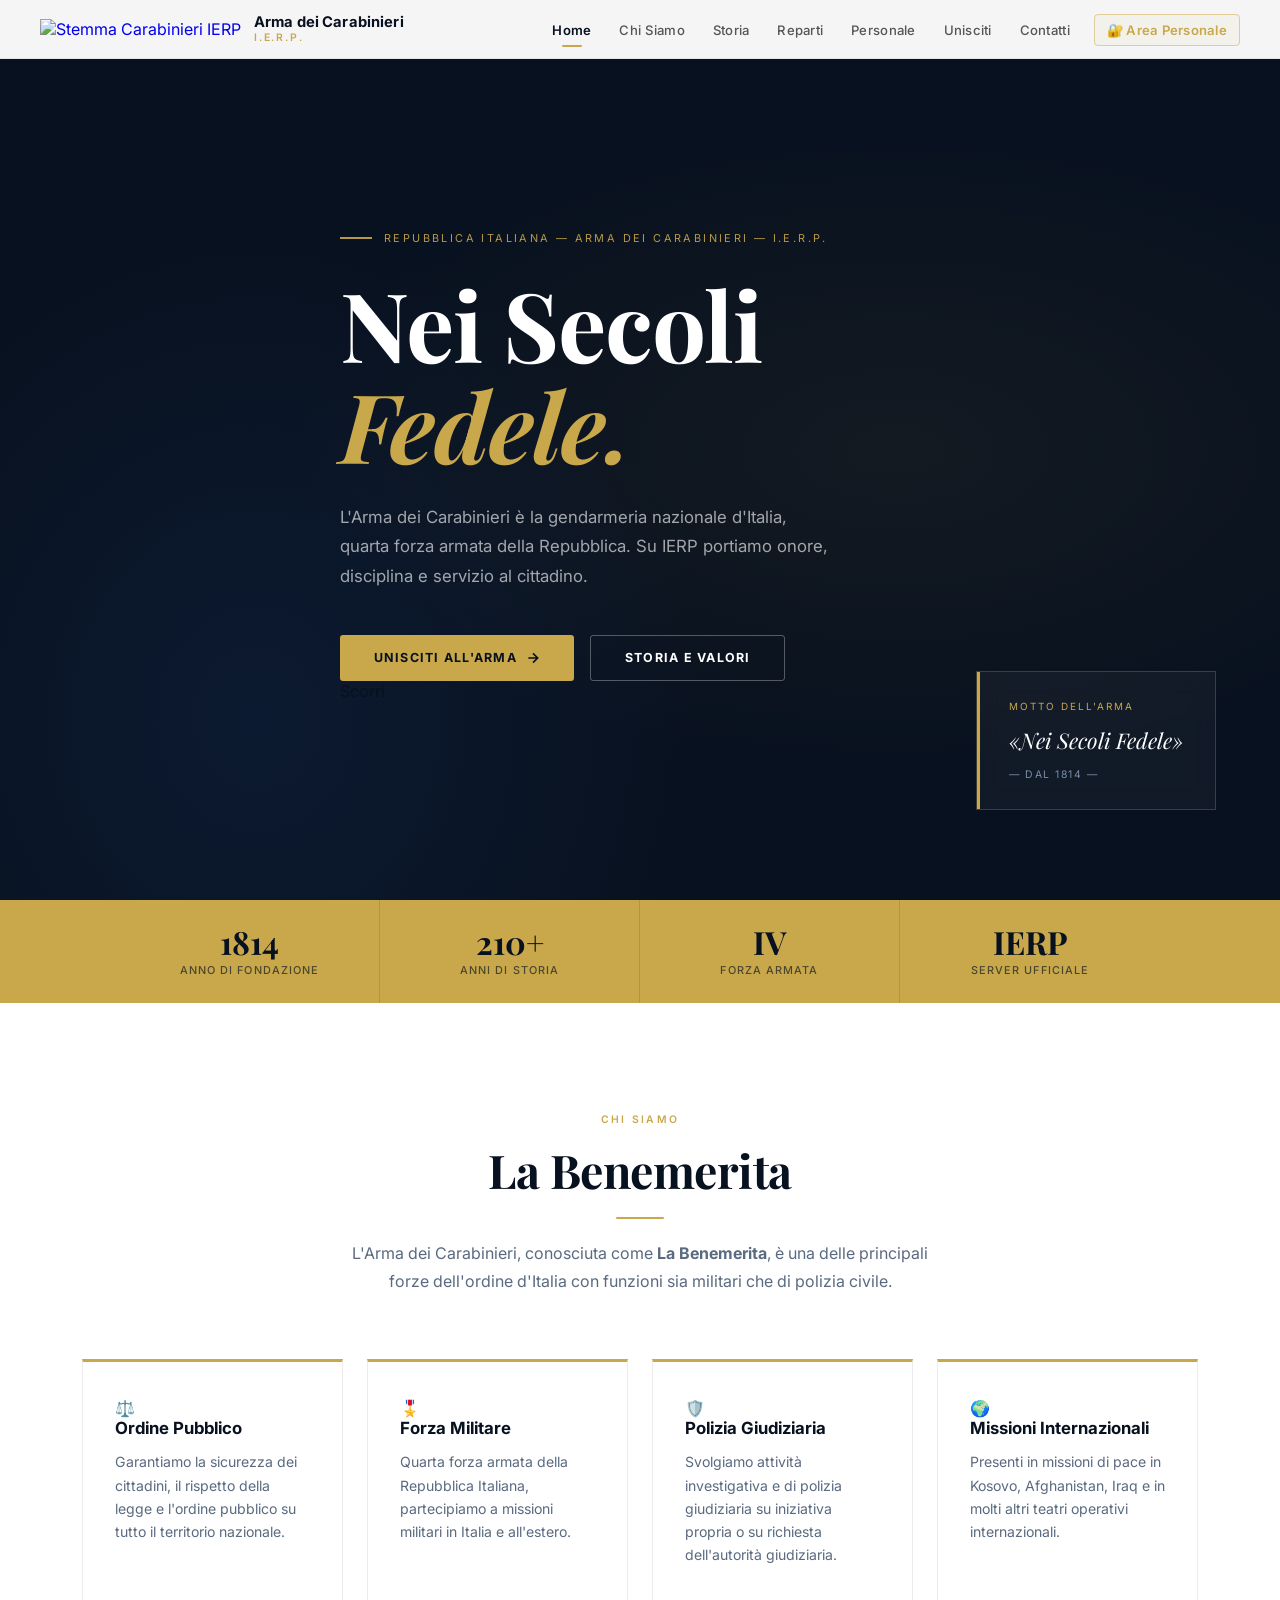
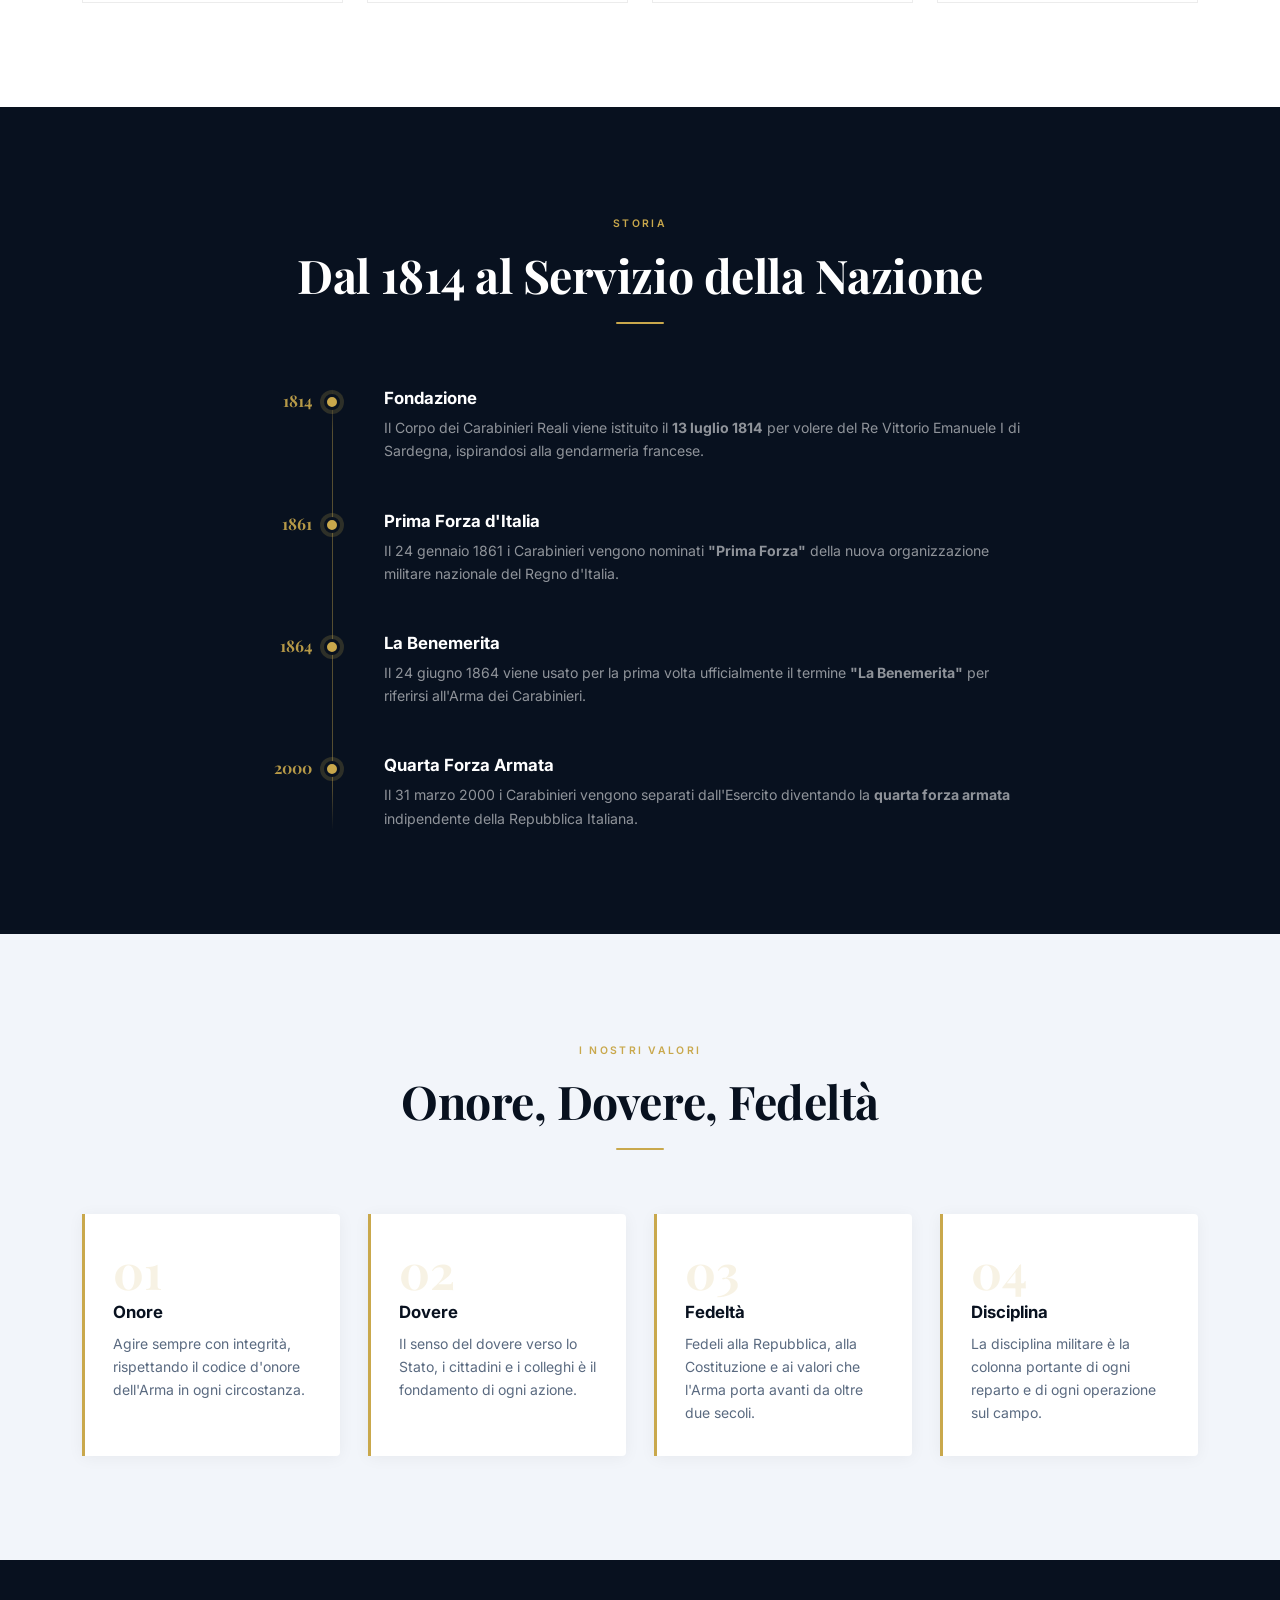
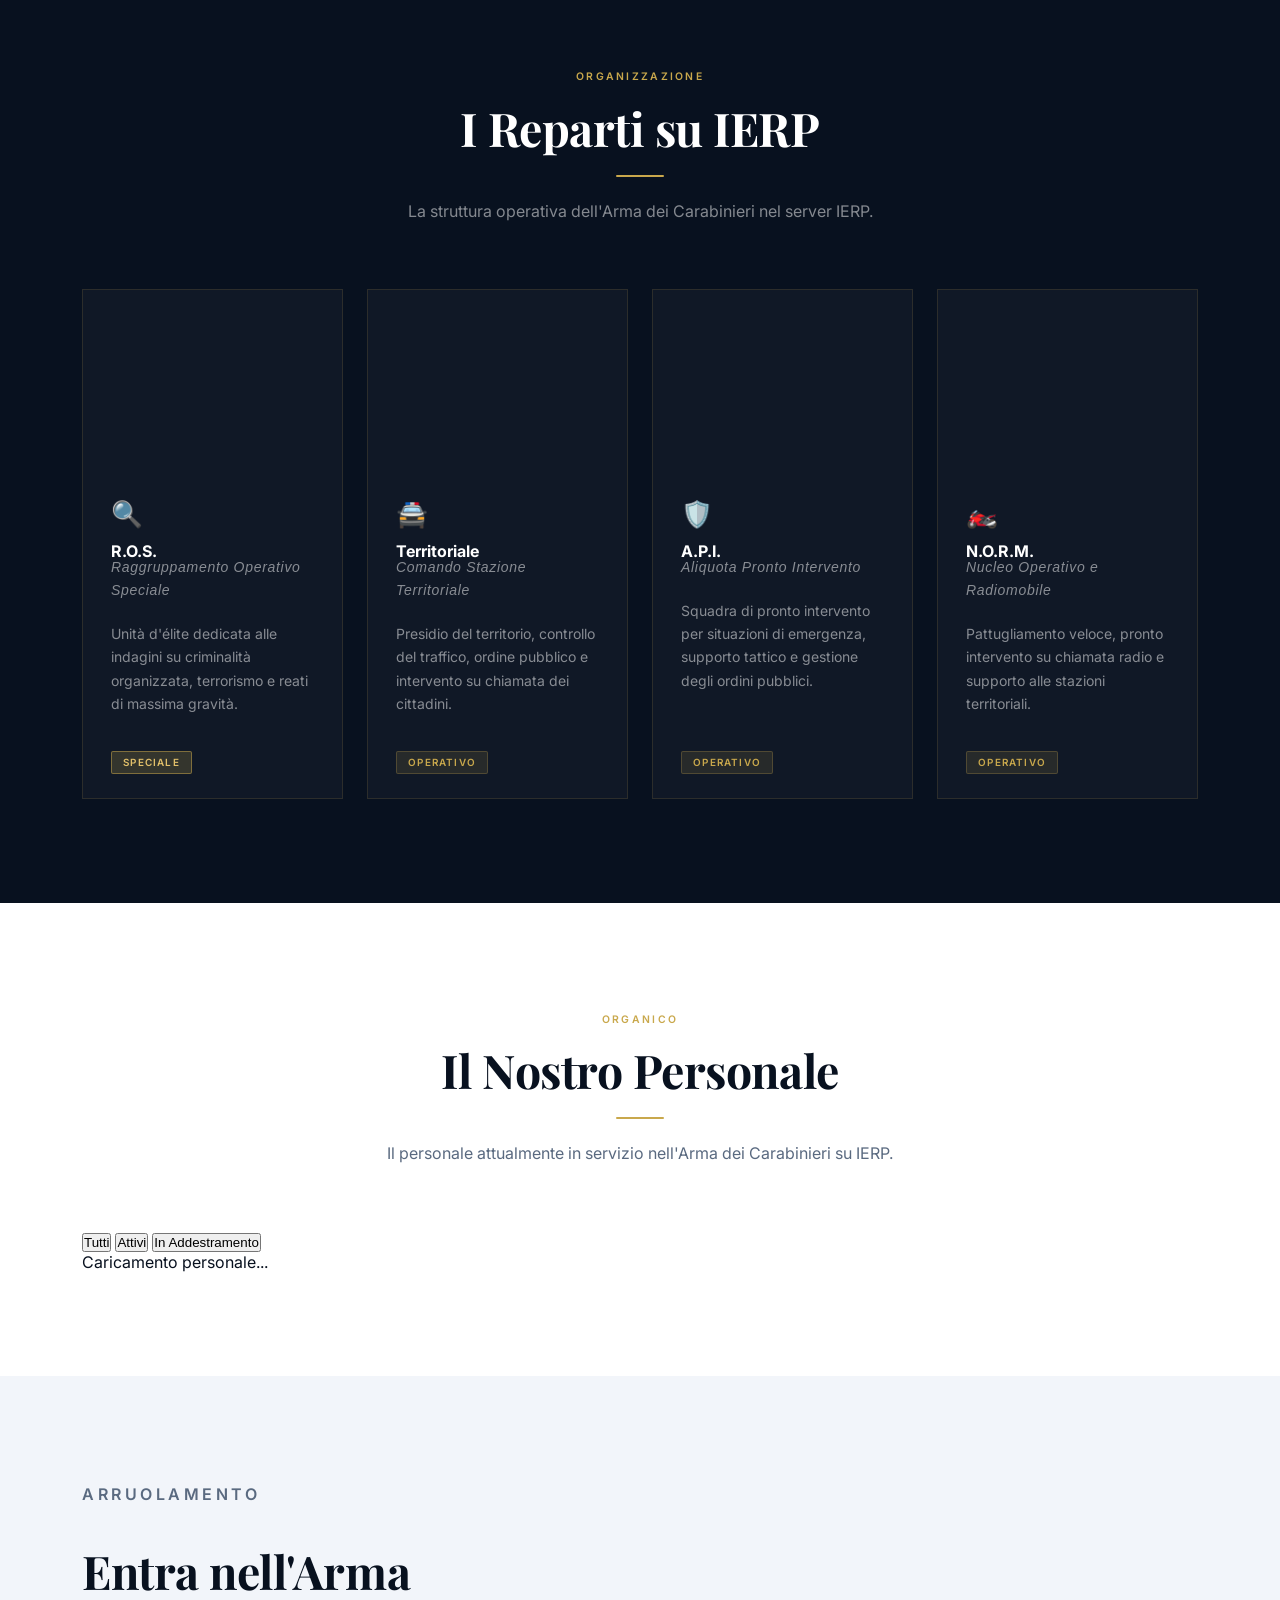
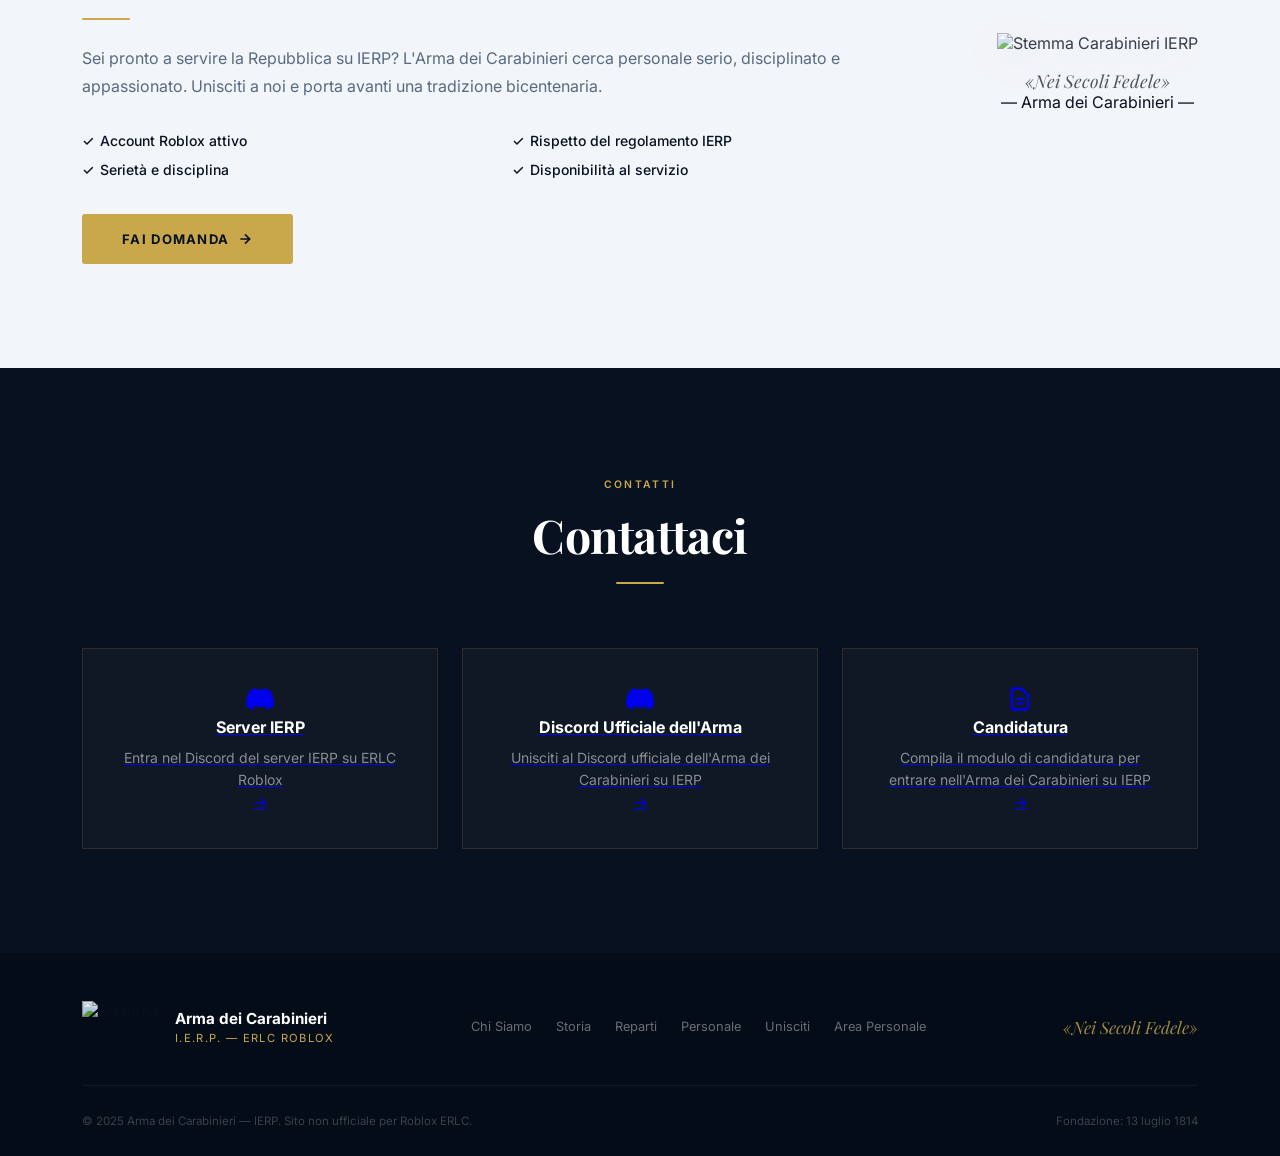
==== commit a552ee55: "Add files via upload" ====
--- a/index.html
+++ b/index.html
@@ -12,7 +12,7 @@
 
   <!-- NAVBAR -->
   <nav class="navbar" id="navbar">
-    <div class="nav-brand">
+    <a class="nav-brand" href="#home">
       <div class="nav-logo">
         <img src="https://res.cloudinary.com/dajjun43n/image/upload/v1776556698/occofjisvhzbzgfdn6qc.webp" alt="Stemma Carabinieri IERP" />
       </div>
@@ -20,12 +20,13 @@
         <span class="nav-name">Arma dei Carabinieri</span>
         <span class="nav-sub">I.E.R.P.</span>
       </div>
-    </div>
+    </a>
     <ul class="nav-links" id="navLinks">
       <li><a href="#home" class="active">Home</a></li>
       <li><a href="#chi-siamo">Chi Siamo</a></li>
       <li><a href="#storia">Storia</a></li>
       <li><a href="#reparti">Reparti</a></li>
+      <li><a href="#personale">Personale</a></li>
       <li><a href="#unisciti">Unisciti</a></li>
       <li><a href="#contatti">Contatti</a></li>
       <li><a href="admin.html" class="nav-area-personale">🔐 Area Personale</a></li>
@@ -37,14 +38,18 @@
 
   <!-- HERO -->
   <section class="hero" id="home">
-    <img class="hero-bg-logo"
-      src="https://res.cloudinary.com/dajjun43n/image/upload/v1776556698/occofjisvhzbzgfdn6qc.webp"
-      alt="" aria-hidden="true" />
+    <canvas id="heroCanvas" class="hero-canvas"></canvas>
+    <!-- Slideshow background -->
+    <div class="hero-slides">
+      <div class="hero-slide active" style="background-image:url('https://res.cloudinary.com/dajjun43n/image/upload/v1776603112/ulrfbrnlfl1iahrsyq6g.jpg')"></div>
+      <div class="hero-slide" style="background-image:url('https://res.cloudinary.com/dajjun43n/image/upload/v1776603112/ts6e7ffc6icrbd4p1h9p.jpg')"></div>
+    </div>
+    <img class="hero-bg-logo" src="https://res.cloudinary.com/dajjun43n/image/upload/v1776556698/occofjisvhzbzgfdn6qc.webp" alt="" aria-hidden="true" />
     <div class="hero-overlay"></div>
     <div class="hero-content">
       <p class="hero-label">Repubblica Italiana — Arma dei Carabinieri — I.E.R.P.</p>
       <h1 class="hero-title">
-        Nei Secoli
+        <span class="hero-title-line">Nei Secoli</span>
         <em>Fedele.</em>
       </h1>
       <p class="hero-desc">
@@ -52,8 +57,15 @@
         Su IERP portiamo onore, disciplina e servizio al cittadino.
       </p>
       <div class="hero-buttons">
-        <a href="#unisciti" class="btn btn-primary">Unisciti all'Arma →</a>
+        <a href="#unisciti" class="btn btn-primary">
+          <span>Unisciti all'Arma</span>
+          <svg width="16" height="16" viewBox="0 0 24 24" fill="none" stroke="currentColor" stroke-width="2.5"><path d="M5 12h14M12 5l7 7-7 7"/></svg>
+        </a>
         <a href="#storia" class="btn btn-outline">Storia e Valori</a>
+      </div>
+      <div class="hero-scroll-hint">
+        <span></span>
+        <p>Scorri</p>
       </div>
     </div>
     <div class="hero-motto-card">
@@ -66,11 +78,11 @@
   <!-- STATS BAR -->
   <div class="stats-bar">
     <div class="stat">
-      <span class="stat-num">1814</span>
+      <span class="stat-num" data-target="1814" data-format="year">1814</span>
       <span class="stat-label">Anno di Fondazione</span>
     </div>
     <div class="stat">
-      <span class="stat-num">210+</span>
+      <span class="stat-num" data-target="210" data-suffix="+">210+</span>
       <span class="stat-label">Anni di Storia</span>
     </div>
     <div class="stat">
@@ -90,29 +102,29 @@
         <p class="section-tag">Chi Siamo</p>
         <h2>La Benemerita</h2>
         <div class="section-divider"></div>
-        <p class="section-desc" style="margin-top:1rem;">
+        <p class="section-desc" style="margin-top:1.25rem;">
           L'Arma dei Carabinieri, conosciuta come <strong>La Benemerita</strong>, è una delle principali
           forze dell'ordine d'Italia con funzioni sia militari che di polizia civile.
         </p>
       </div>
       <div class="cards-grid">
         <div class="card fade-up">
-          <span class="card-icon">⚖️</span>
+          <div class="card-icon-wrap">⚖️</div>
           <h3>Ordine Pubblico</h3>
           <p>Garantiamo la sicurezza dei cittadini, il rispetto della legge e l'ordine pubblico su tutto il territorio nazionale.</p>
         </div>
         <div class="card fade-up">
-          <span class="card-icon">🎖️</span>
+          <div class="card-icon-wrap">🎖️</div>
           <h3>Forza Militare</h3>
           <p>Quarta forza armata della Repubblica Italiana, partecipiamo a missioni militari in Italia e all'estero.</p>
         </div>
         <div class="card fade-up">
-          <span class="card-icon">🛡️</span>
+          <div class="card-icon-wrap">🛡️</div>
           <h3>Polizia Giudiziaria</h3>
           <p>Svolgiamo attività investigativa e di polizia giudiziaria su iniziativa propria o su richiesta dell'autorità giudiziaria.</p>
         </div>
         <div class="card fade-up">
-          <span class="card-icon">🌍</span>
+          <div class="card-icon-wrap">🌍</div>
           <h3>Missioni Internazionali</h3>
           <p>Presenti in missioni di pace in Kosovo, Afghanistan, Iraq e in molti altri teatri operativi internazionali.</p>
         </div>
@@ -120,7 +132,7 @@
     </div>
   </section>
 
-  <!-- STORIA E VALORI -->
+  <!-- STORIA -->
   <section class="section section-dark" id="storia">
     <div class="container">
       <div class="section-header light">
@@ -201,32 +213,71 @@
         <p class="section-tag">Organizzazione</p>
         <h2>I Reparti su IERP</h2>
         <div class="section-divider"></div>
-        <p class="section-desc" style="margin-top:1rem;">La struttura operativa dell'Arma dei Carabinieri nel server IERP.</p>
+        <p class="section-desc" style="margin-top:1.25rem;">La struttura operativa dell'Arma dei Carabinieri nel server IERP.</p>
       </div>
       <div class="reparti-grid">
         <div class="reparto-card fade-up">
-          <span class="reparto-icon">🚔</span>
-          <h3>Pattuglia Territoriale</h3>
-          <p>Presidio del territorio, controllo del traffico e intervento su chiamata dei cittadini.</p>
-          <span class="reparto-badge">Operativo</span>
+          <div class="reparto-img" style="background-image:url('https://res.cloudinary.com/dajjun43n/image/upload/v1776603251/sbchjx09ccvzzqjt0dip.jpg')"></div>
+          <div class="reparto-body">
+            <span class="reparto-icon">🔍</span>
+            <h3>R.O.S.</h3>
+            <p class="reparto-full">Raggruppamento Operativo Speciale</p>
+            <p>Unità d'élite dedicata alle indagini su criminalità organizzata, terrorismo e reati di massima gravità.</p>
+            <span class="reparto-badge reparto-badge-special">Speciale</span>
+          </div>
         </div>
         <div class="reparto-card fade-up">
-          <span class="reparto-icon">🔍</span>
-          <h3>Nucleo Investigativo</h3>
-          <p>Indagini su reati gravi, criminalità organizzata e attività investigativa specializzata.</p>
-          <span class="reparto-badge">Operativo</span>
+          <div class="reparto-img" style="background-image:url('https://res.cloudinary.com/dajjun43n/image/upload/v1776603250/wiqvn7jzf9ejz5ovhi8x.jpg')"></div>
+          <div class="reparto-body">
+            <span class="reparto-icon">🚔</span>
+            <h3>Territoriale</h3>
+            <p class="reparto-full">Comando Stazione Territoriale</p>
+            <p>Presidio del territorio, controllo del traffico, ordine pubblico e intervento su chiamata dei cittadini.</p>
+            <span class="reparto-badge">Operativo</span>
+          </div>
         </div>
         <div class="reparto-card fade-up">
-          <span class="reparto-icon">🏍️</span>
-          <h3>Nucleo Radiomobile</h3>
-          <p>Pronto intervento, pattugliamento veloce e supporto alle stazioni territoriali.</p>
-          <span class="reparto-badge">Operativo</span>
+          <div class="reparto-img" style="background-image:url('https://res.cloudinary.com/dajjun43n/image/upload/v1776603147/yueuaiwb5fxs1iwlpzf3.webp')"></div>
+          <div class="reparto-body">
+            <span class="reparto-icon">🛡️</span>
+            <h3>A.P.I.</h3>
+            <p class="reparto-full">Aliquota Pronto Intervento</p>
+            <p>Squadra di pronto intervento per situazioni di emergenza, supporto tattico e gestione degli ordini pubblici.</p>
+            <span class="reparto-badge">Operativo</span>
+          </div>
         </div>
         <div class="reparto-card fade-up">
-          <span class="reparto-icon">⭐</span>
-          <h3>Comando Stazione</h3>
-          <p>Gestione della stazione locale, coordinamento delle pattuglie e rapporti con i cittadini.</p>
-          <span class="reparto-badge">Comando</span>
+          <div class="reparto-img" style="background-image:url('https://res.cloudinary.com/dajjun43n/image/upload/v1776603251/ggne1fpqntwljpexbult.webp')"></div>
+          <div class="reparto-body">
+            <span class="reparto-icon">🏍️</span>
+            <h3>N.O.R.M.</h3>
+            <p class="reparto-full">Nucleo Operativo e Radiomobile</p>
+            <p>Pattugliamento veloce, pronto intervento su chiamata radio e supporto alle stazioni territoriali.</p>
+            <span class="reparto-badge">Operativo</span>
+          </div>
+        </div>
+      </div>
+    </div>
+  </section>
+
+  <!-- PERSONALE PUBBLICO -->
+  <section class="section" id="personale">
+    <div class="container">
+      <div class="section-header">
+        <p class="section-tag">Organico</p>
+        <h2>Il Nostro Personale</h2>
+        <div class="section-divider"></div>
+        <p class="section-desc" style="margin-top:1.25rem;">Il personale attualmente in servizio nell'Arma dei Carabinieri su IERP.</p>
+      </div>
+      <div class="personale-filters fade-up">
+        <button class="filter-btn active" data-filter="all">Tutti</button>
+        <button class="filter-btn" data-filter="Attivo">Attivi</button>
+        <button class="filter-btn" data-filter="In Addestramento">In Addestramento</button>
+      </div>
+      <div class="personale-grid" id="personaleGrid">
+        <div class="personale-loading">
+          <div class="spinner"></div>
+          <p>Caricamento personale...</p>
         </div>
       </div>
     </div>
@@ -235,25 +286,29 @@
   <!-- UNISCITI -->
   <section class="section join-section" id="unisciti">
     <div class="container">
-      <div class="join-content">
+      <div class="join-content fade-up">
         <p class="section-tag">Arruolamento</p>
         <h2>Entra nell'Arma</h2>
         <div class="section-divider" style="margin:0.75rem 0 1.5rem;"></div>
         <p>Sei pronto a servire la Repubblica su IERP? L'Arma dei Carabinieri cerca personale serio,
           disciplinato e appassionato. Unisciti a noi e porta avanti una tradizione bicentenaria.</p>
         <div class="join-requirements">
-          <div class="req">✅ Account Roblox attivo</div>
-          <div class="req">✅ Rispetto del regolamento IERP</div>
-          <div class="req">✅ Serietà e disciplina</div>
-          <div class="req">✅ Disponibilità al servizio</div>
+          <div class="req"><span class="req-check">✓</span> Account Roblox attivo</div>
+          <div class="req"><span class="req-check">✓</span> Rispetto del regolamento IERP</div>
+          <div class="req"><span class="req-check">✓</span> Serietà e disciplina</div>
+          <div class="req"><span class="req-check">✓</span> Disponibilità al servizio</div>
         </div>
         <a href="https://ierp-fdo.lovable.app" target="_blank" rel="noopener" class="btn btn-primary btn-large">
-          Fai Domanda →
-        </a>
-      </div>
-      <div class="join-badge">
-        <img src="https://res.cloudinary.com/dajjun43n/image/upload/v1776556698/occofjisvhzbzgfdn6qc.webp" alt="Stemma Carabinieri IERP" />
-        <p>«Nei Secoli Fedele»</p>
+          <span>Fai Domanda</span>
+          <svg width="16" height="16" viewBox="0 0 24 24" fill="none" stroke="currentColor" stroke-width="2.5"><path d="M5 12h14M12 5l7 7-7 7"/></svg>
+        </a>
+      </div>
+      <div class="join-badge fade-up">
+        <div class="join-badge-inner">
+          <img src="https://res.cloudinary.com/dajjun43n/image/upload/v1776556698/occofjisvhzbzgfdn6qc.webp" alt="Stemma Carabinieri IERP" />
+          <p>«Nei Secoli Fedele»</p>
+          <span>— Arma dei Carabinieri —</span>
+        </div>
       </div>
     </div>
   </section>
@@ -267,20 +322,29 @@
         <div class="section-divider"></div>
       </div>
       <div class="contact-grid">
-        <a class="contact-card contact-card-link fade-up" href="https://discord.gg/dq8QM5peT7" target="_blank" rel="noopener">
-          <span class="contact-icon">🎮</span>
+        <a class="contact-card fade-up" href="https://discord.gg/dq8QM5peT7" target="_blank" rel="noopener">
+          <div class="contact-icon-wrap">
+            <svg width="28" height="28" viewBox="0 0 24 24" fill="currentColor"><path d="M20.317 4.37a19.791 19.791 0 0 0-4.885-1.515.074.074 0 0 0-.079.037c-.21.375-.444.864-.608 1.25a18.27 18.27 0 0 0-5.487 0 12.64 12.64 0 0 0-.617-1.25.077.077 0 0 0-.079-.037A19.736 19.736 0 0 0 3.677 4.37a.07.07 0 0 0-.032.027C.533 9.046-.32 13.58.099 18.057c.002.022.015.043.03.056a19.9 19.9 0 0 0 5.993 3.03.078.078 0 0 0 .084-.028 14.09 14.09 0 0 0 1.226-1.994.076.076 0 0 0-.041-.106 13.107 13.107 0 0 1-1.872-.892.077.077 0 0 1-.008-.128 10.2 10.2 0 0 0 .372-.292.074.074 0 0 1 .077-.01c3.928 1.793 8.18 1.793 12.062 0a.074.074 0 0 1 .078.01c.12.098.246.198.373.292a.077.077 0 0 1-.006.127 12.299 12.299 0 0 1-1.873.892.077.077 0 0 0-.041.107c.36.698.772 1.362 1.225 1.993a.076.076 0 0 0 .084.028 19.839 19.839 0 0 0 6.002-3.03.077.077 0 0 0 .032-.054c.5-5.177-.838-9.674-3.549-13.66a.061.061 0 0 0-.031-.03z"/></svg>
+          </div>
           <h3>Server IERP</h3>
           <p>Entra nel Discord del server IERP su ERLC Roblox</p>
-        </a>
-        <a class="contact-card contact-card-link fade-up" href="https://discord.gg/E2d7zjSbQG" target="_blank" rel="noopener">
-          <span class="contact-icon">💬</span>
+          <span class="contact-arrow">→</span>
+        </a>
+        <a class="contact-card fade-up" href="https://discord.gg/E2d7zjSbQG" target="_blank" rel="noopener">
+          <div class="contact-icon-wrap">
+            <svg width="28" height="28" viewBox="0 0 24 24" fill="currentColor"><path d="M20.317 4.37a19.791 19.791 0 0 0-4.885-1.515.074.074 0 0 0-.079.037c-.21.375-.444.864-.608 1.25a18.27 18.27 0 0 0-5.487 0 12.64 12.64 0 0 0-.617-1.25.077.077 0 0 0-.079-.037A19.736 19.736 0 0 0 3.677 4.37a.07.07 0 0 0-.032.027C.533 9.046-.32 13.58.099 18.057c.002.022.015.043.03.056a19.9 19.9 0 0 0 5.993 3.03.078.078 0 0 0 .084-.028 14.09 14.09 0 0 0 1.226-1.994.076.076 0 0 0-.041-.106 13.107 13.107 0 0 1-1.872-.892.077.077 0 0 1-.008-.128 10.2 10.2 0 0 0 .372-.292.074.074 0 0 1 .077-.01c3.928 1.793 8.18 1.793 12.062 0a.074.074 0 0 1 .078.01c.12.098.246.198.373.292a.077.077 0 0 1-.006.127 12.299 12.299 0 0 1-1.873.892.077.077 0 0 0-.041.107c.36.698.772 1.362 1.225 1.993a.076.076 0 0 0 .084.028 19.839 19.839 0 0 0 6.002-3.03.077.077 0 0 0 .032-.054c.5-5.177-.838-9.674-3.549-13.66a.061.061 0 0 0-.031-.03z"/></svg>
+          </div>
           <h3>Discord Ufficiale dell'Arma</h3>
           <p>Unisciti al Discord ufficiale dell'Arma dei Carabinieri su IERP</p>
-        </a>
-        <a class="contact-card contact-card-link fade-up" href="https://ierp-fdo.lovable.app" target="_blank" rel="noopener">
-          <span class="contact-icon">📋</span>
+          <span class="contact-arrow">→</span>
+        </a>
+        <a class="contact-card fade-up" href="https://ierp-fdo.lovable.app" target="_blank" rel="noopener">
+          <div class="contact-icon-wrap">
+            <svg width="28" height="28" viewBox="0 0 24 24" fill="none" stroke="currentColor" stroke-width="2"><path d="M9 12h6m-6 4h6m2 5H7a2 2 0 01-2-2V5a2 2 0 012-2h5.586a1 1 0 01.707.293l5.414 5.414a1 1 0 01.293.707V19a2 2 0 01-2 2z"/></svg>
+          </div>
           <h3>Candidatura</h3>
           <p>Compila il modulo di candidatura per entrare nell'Arma dei Carabinieri su IERP</p>
+          <span class="contact-arrow">→</span>
         </a>
       </div>
     </div>
@@ -301,6 +365,7 @@
           <a href="#chi-siamo">Chi Siamo</a>
           <a href="#storia">Storia</a>
           <a href="#reparti">Reparti</a>
+          <a href="#personale">Personale</a>
           <a href="#unisciti">Unisciti</a>
           <a href="admin.html">Area Personale</a>
         </nav>
@@ -308,11 +373,11 @@
       </div>
       <div class="footer-bottom">
         <p>© 2025 Arma dei Carabinieri — IERP. Sito non ufficiale per Roblox ERLC.</p>
-        <p style="color:rgba(255,255,255,0.15);">Fondazione: 13 luglio 1814</p>
+        <p>Fondazione: 13 luglio 1814</p>
       </div>
     </div>
   </footer>
 
-  <script src="script.js"></script>
+  <script type="module" src="script.js"></script>
 </body>
 </html>
--- a/style.css
+++ b/style.css
@@ -874,3 +874,75 @@
   .footer-bottom { flex-direction: column; gap: 0.5rem; text-align: center; }
   .footer-links { justify-content: center; }
 }
+
+/* Reparto full name */
+.reparto-full {
+  font-size: 0.72rem;
+  color: var(--gold);
+  letter-spacing: 0.05em;
+  margin-bottom: 0.75rem;
+  margin-top: -0.5rem;
+  font-style: italic;
+}
+
+/* Badge speciale ROS */
+.reparto-badge-special {
+  background: rgba(201,168,76,0.2) !important;
+  color: var(--gold-light) !important;
+  border-color: rgba(201,168,76,0.5) !important;
+}
+
+/* ===== HERO SLIDESHOW ===== */
+.hero-slides {
+  position: absolute;
+  inset: 0;
+  z-index: 0;
+}
+
+.hero-slide {
+  position: absolute;
+  inset: 0;
+  background-size: cover;
+  background-position: center;
+  opacity: 0;
+  transition: opacity 1.4s ease;
+}
+
+.hero-slide.active { opacity: 1; }
+
+/* ===== REPARTO CARD CON IMMAGINE ===== */
+.reparto-card {
+  padding: 0 !important;
+  overflow: hidden;
+  display: flex;
+  flex-direction: column;
+}
+
+.reparto-img {
+  width: 100%;
+  height: 180px;
+  background-size: cover;
+  background-position: center;
+  transition: transform 0.5s ease;
+  flex-shrink: 0;
+}
+
+.reparto-card:hover .reparto-img {
+  transform: scale(1.05);
+}
+
+.reparto-body {
+  padding: 1.75rem 1.75rem 1.5rem;
+  flex: 1;
+  display: flex;
+  flex-direction: column;
+}
+
+.reparto-body .reparto-icon {
+  font-size: 1.6rem;
+  margin-bottom: 0.75rem;
+}
+
+.reparto-body h3 { margin-bottom: 0.2rem; }
+.reparto-body p:not(.reparto-full) { flex: 1; }
+.reparto-body .reparto-badge { margin-top: 1rem; align-self: flex-start; }
